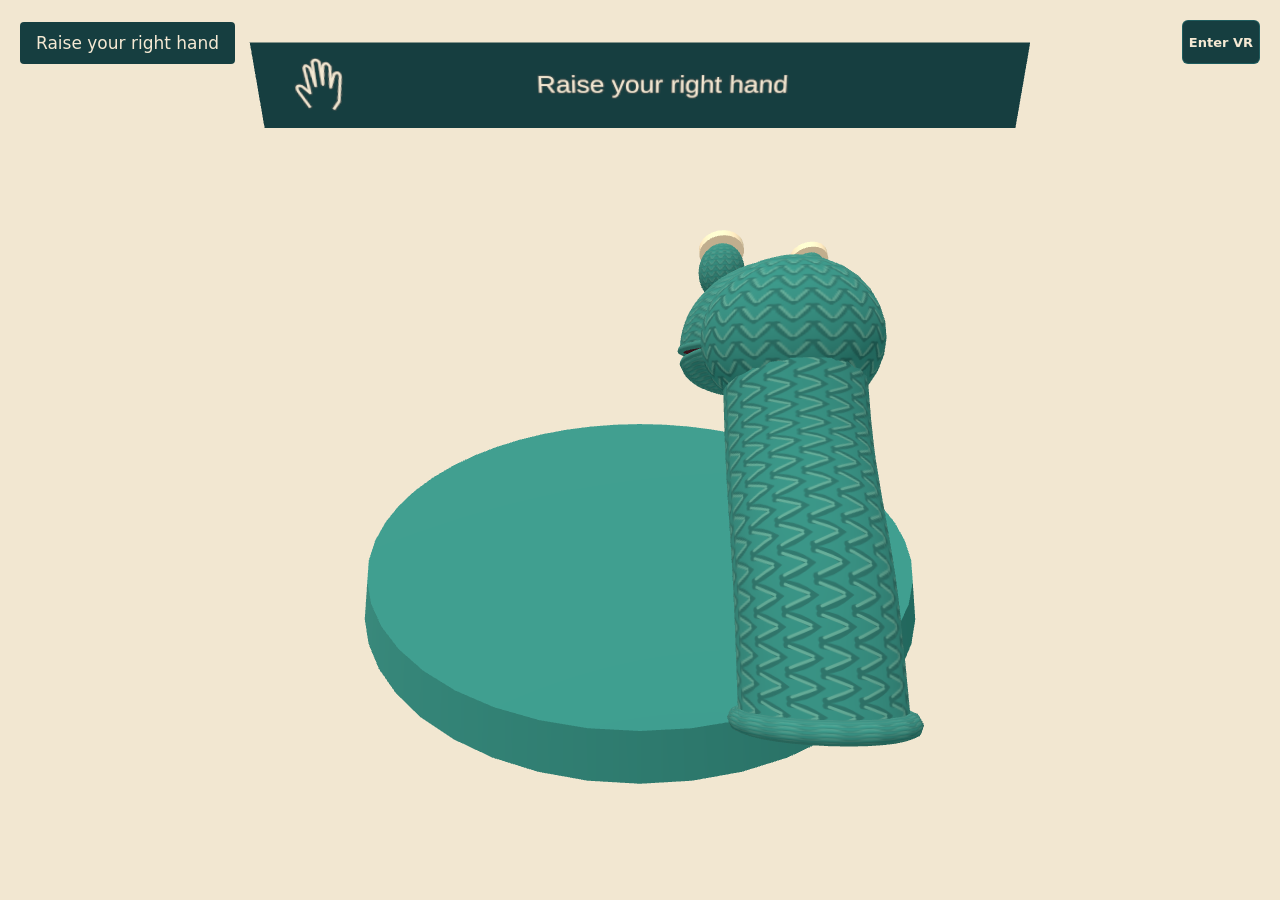
==== proto/index.html @ b0645b74 "手袋人形劇の試しの頁を proto に置いた（見た目に依らない部品・?emu=1&panel=1 でスマホでも試せる） Co-Authored-By: Claude Opus 5.5 <noreply" ====
<!doctype html>
<html lang="en">
  <head>
    <meta charset="utf-8" />
    <meta
      name="viewport"
      content="width=device-width, initial-scale=1, shrink-to-fit=no"
    />
    <link rel="icon" href="data:," />
    <title>Hand puppet stage</title>
    <script type="module" crossorigin src="./assets/index-IkT3U8eP.js"></script>
    <link rel="stylesheet" crossorigin href="./assets/index-D1yG2thA.css">
  </head>
  <body style="margin: 0">
    <div id="scene-container"></div>
    <div id="emu-help" hidden style="position:fixed;z-index:2147483000;left:12px;right:12px;top:12px;max-width:440px;margin:0 auto;box-sizing:border-box;padding:14px 16px;border-radius:14px;background:#fffaf0;color:#22201f;border:1px solid #2e8b8b;box-shadow:0 6px 24px rgba(0,0,0,.18);font:15px/1.45 system-ui,-apple-system,sans-serif">
      <b style="font-size:16px">Try it without a headset</b>
      <ol style="margin:8px 0 8px 20px;padding:0">
        <li>Tap <b>Enter VR</b> (top right).</li>
        <li>Tap <b>Raise hand</b>, then <b>Open hand</b> / <b>Close hand</b> to make the puppet talk.</li>
        <li><b>Pinch</b> or <b>Thumb swipe</b> = next line.</li>
      </ol>
      <p style="margin:0 0 6px"><b>Nothing is sent or saved. No account. Free.</b></p>
      <p lang="ja" style="margin:0 0 10px;font-size:14px">はじめに右上の Enter VR → Raise hand → Open hand / Close hand。送信・保存・課金はありません。</p>
      <button type="button" id="emu-help-ok" style="font:inherit;font-weight:700;padding:10px 18px;min-height:44px;border-radius:10px;border:0;background:#2e8b8b;color:#fff">Got it</button>
    </div>
    <script>
      (function () {
        try {
          if (!new URLSearchParams(location.search).has('emu')) return;
          var box = document.getElementById('emu-help');
          box.hidden = false;
          document.getElementById('emu-help-ok').addEventListener('click', function () { box.hidden = true; });
        } catch (e) {}
      })();
    </script>
  </body>
</html>
---- proto/assets/index-D1yG2thA.css ----
:root{font-family:system-ui,sans-serif;color:#163e40;background:#f5e9d3}*{box-sizing:border-box}html,body,#scene-container{margin:0;width:100%;height:100%;overflow:hidden}#scene-container{position:fixed;inset:0}canvas{display:block}#guide-caption{position:fixed;top:22px;left:20px;right:145px;z-index:10001;width:fit-content;max-width:calc(100vw - 165px);padding:11px 16px;border-radius:4px;background:#163e40;color:#f5e9d3;font-size:clamp(11px,2.5vw,17px);white-space:normal;pointer-events:none}#emulator-panel{position:fixed;bottom:16px;left:16px;z-index:10001;width:286px;max-width:calc(100vw - 32px);padding:14px;border:1px solid #2e8b8b55;border-radius:12px;color:#163e40;background:#f5e9d3f5;font:12px/1.4 system-ui,sans-serif;box-shadow:0 4px 24px #163e4014}#emulator-panel p{margin:0 0 7px}#emulator-panel p:first-of-type{font-size:15px;font-weight:650}#emulator-panel fieldset{border:0;margin:10px 0 0;padding:0;display:grid;grid-template-columns:repeat(3,minmax(0,1fr));gap:7px}button{font-family:inherit;touch-action:manipulation}#emulator-panel button,#session-button{min-height:44px;padding:8px 6px;border:1px solid #2e8b8b66;border-radius:6px;font-size:13px;font-weight:600;color:#163e40;background:#fffaf0;cursor:pointer}#emulator-panel button:hover{background:#e3ede1}button:focus-visible,input:focus-visible{outline:3px solid #2e8b8b;outline-offset:2px}#emulator-panel button:disabled{opacity:.45;cursor:default}#emulator-panel button[data-action=raise]{color:#f5e9d3;background:#246f70}#emulator-panel label{grid-column:1 / -1;display:flex;align-items:center;gap:8px;min-height:44px}#emulator-panel input{flex:1;width:0;min-width:40px;height:44px;accent-color:#2e8b8b}#emulator-panel output{min-width:30px}#emulator-panel [role=status]{display:block;overflow-wrap:anywhere}#session-button{position:fixed;top:20px;right:20px;z-index:10002;background:#163e40;color:#f5e9d3}#session-status{position:fixed;top:70px;right:20px;max-width:320px;background:#f5e9d3;z-index:10002;font-size:12px}@media(max-width:600px){#guide-caption{top:80px;left:12px;right:12px;max-width:calc(100vw - 24px);font-size:11px;padding:10px}#emulator-panel{left:12px;bottom:12px;width:calc(100vw - 24px);max-width:none;padding:12px}#session-button{top:16px;right:12px}}@media(max-width:600px){#emulator-panel p{margin-bottom:3px}#emulator-panel fieldset{gap:4px;margin-top:4px}#emulator-panel button{padding:6px;font-size:12px}}
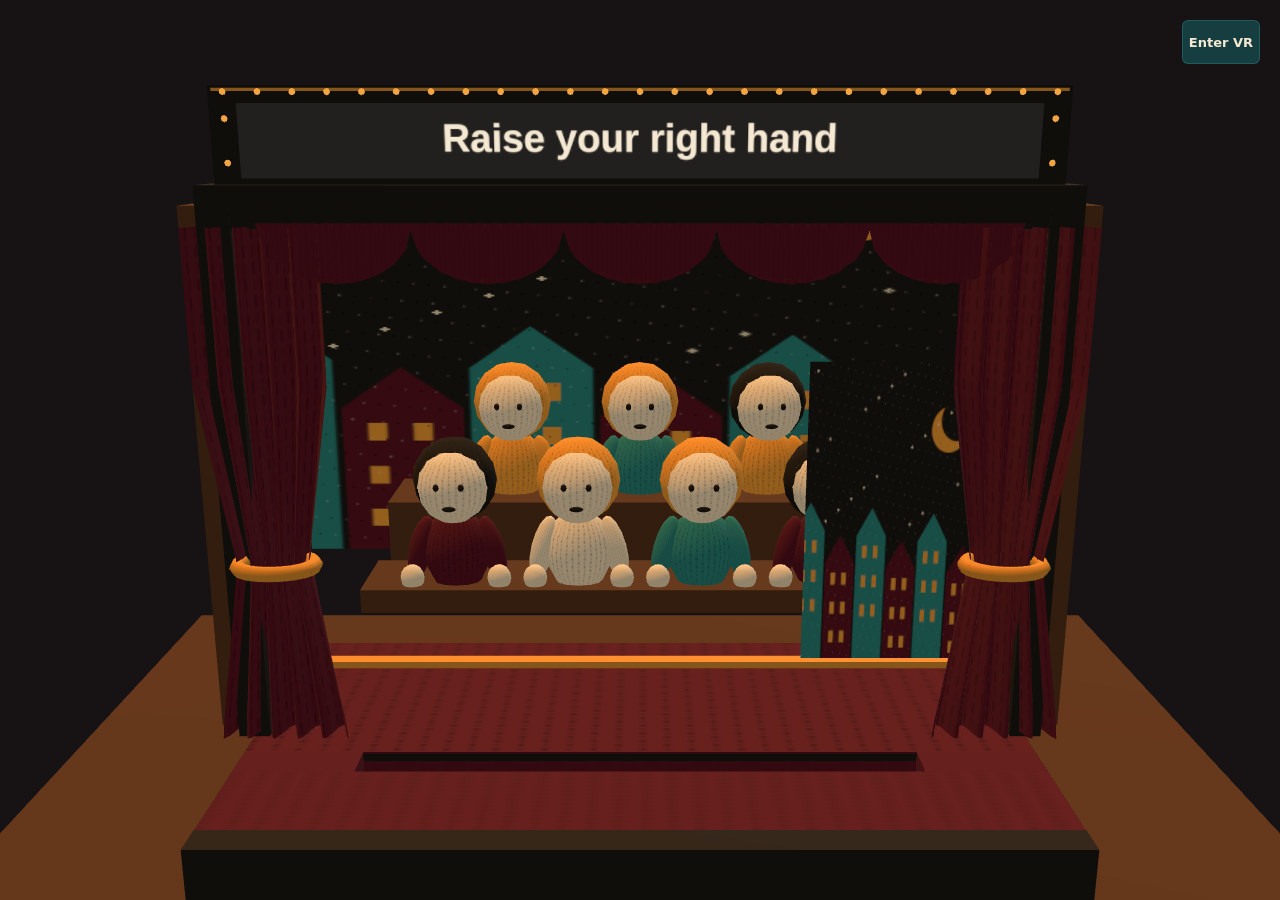
==== commit 9b90eb60: "試しの頁を舞台 A（卓上の小劇場・額縁と幕・電光の看板・観客 7 体・書き割り 3 枚）の build に替えた Co-Authored-By: Claude Opus 5.5 <noreply@an" ====
--- a/proto/index.html
+++ b/proto/index.html
@@ -8,20 +8,22 @@
     />
     <link rel="icon" href="data:," />
     <title>Hand puppet stage</title>
-    <script type="module" crossorigin src="./assets/index-IkT3U8eP.js"></script>
-    <link rel="stylesheet" crossorigin href="./assets/index-D1yG2thA.css">
+    <script type="module" crossorigin src="./assets/index--DuqwwUw.js"></script>
+    <link rel="modulepreload" crossorigin href="./assets/light-system-CnsandVm.js">
+    <link rel="stylesheet" crossorigin href="./assets/index-C_cUFOG0.css">
   </head>
   <body style="margin: 0">
     <div id="scene-container"></div>
+    <!-- Shown only with ?emu (desktop / phone trial). Judges on a headset never see it. -->
     <div id="emu-help" hidden style="position:fixed;z-index:2147483000;left:12px;right:12px;top:12px;max-width:440px;margin:0 auto;box-sizing:border-box;padding:14px 16px;border-radius:14px;background:#fffaf0;color:#22201f;border:1px solid #2e8b8b;box-shadow:0 6px 24px rgba(0,0,0,.18);font:15px/1.45 system-ui,-apple-system,sans-serif">
       <b style="font-size:16px">Try it without a headset</b>
       <ol style="margin:8px 0 8px 20px;padding:0">
-        <li>Tap <b>Enter VR</b> (top right).</li>
+        <li>Tap <b>Got it</b> below, then <b>Enter VR</b> (top right).</li>
         <li>Tap <b>Raise hand</b>, then <b>Open hand</b> / <b>Close hand</b> to make the puppet talk.</li>
         <li><b>Pinch</b> or <b>Thumb swipe</b> = next line.</li>
       </ol>
       <p style="margin:0 0 6px"><b>Nothing is sent or saved. No account. Free.</b></p>
-      <p lang="ja" style="margin:0 0 10px;font-size:14px">はじめに右上の Enter VR → Raise hand → Open hand / Close hand。送信・保存・課金はありません。</p>
+      <p lang="ja" style="margin:0 0 10px;font-size:14px">下の Got it を押してから、右上の Enter VR → Raise hand → Open hand / Close hand。送信・保存・課金はありません。</p>
       <button type="button" id="emu-help-ok" style="font:inherit;font-weight:700;padding:10px 18px;min-height:44px;border-radius:10px;border:0;background:#2e8b8b;color:#fff">Got it</button>
     </div>
     <script>
--- a/proto/assets/index-C_cUFOG0.css
+++ b/proto/assets/index-C_cUFOG0.css
@@ -0,0 +1 @@
+:root{font-family:system-ui,sans-serif;color:#163e40;background:#f5e9d3}*{box-sizing:border-box}html,body,#scene-container{margin:0;width:100%;height:100%;overflow:hidden}#scene-container{position:fixed;inset:0}canvas{display:block}#guide-caption{position:fixed;top:22px;left:20px;right:145px;z-index:10001;width:fit-content;max-width:calc(100vw - 165px);padding:11px 16px;border-radius:4px;background:#163e40;color:#f5e9d3;font-size:clamp(11px,2.5vw,17px);white-space:normal;pointer-events:none}#emulator-panel{position:fixed;bottom:16px;left:16px;z-index:10001;width:286px;max-width:calc(100vw - 32px);padding:14px;border:1px solid #2e8b8b55;border-radius:12px;color:#163e40;background:#f5e9d3f5;font:12px/1.4 system-ui,sans-serif;box-shadow:0 4px 24px #163e4014}#emulator-panel p{margin:0 0 7px}#emulator-panel p:first-of-type{font-size:15px;font-weight:650}#emulator-panel fieldset{border:0;margin:10px 0 0;padding:0;display:grid;grid-template-columns:repeat(3,minmax(0,1fr));gap:7px}button{font-family:inherit;touch-action:manipulation}#emulator-panel button,#session-button{min-height:44px;padding:8px 6px;border:1px solid #2e8b8b66;border-radius:6px;font-size:13px;font-weight:600;color:#163e40;background:#fffaf0;cursor:pointer}#emulator-panel button:hover{background:#e3ede1}button:focus-visible,input:focus-visible{outline:3px solid #2e8b8b;outline-offset:2px}#emulator-panel button:disabled{opacity:.45;cursor:default}#emulator-panel button[data-action=raise]{color:#f5e9d3;background:#246f70}#emulator-panel label{grid-column:1 / -1;display:flex;align-items:center;gap:8px;min-height:44px}#emulator-panel input{flex:1;width:0;min-width:40px;height:44px;accent-color:#2e8b8b}#emulator-panel output{min-width:30px}#emulator-panel [role=status]{display:block;overflow-wrap:anywhere}#session-button{position:fixed;top:20px;right:20px;z-index:10002;background:#163e40;color:#f5e9d3}#session-status{position:fixed;top:70px;right:20px;max-width:320px;background:#f5e9d3;z-index:10002;font-size:12px}@media(max-width:600px){#guide-caption{top:80px;left:12px;right:12px;max-width:calc(100vw - 24px);font-size:11px;padding:10px}#emulator-panel{left:12px;bottom:12px;width:calc(100vw - 24px);max-width:none;padding:12px}#session-button{top:16px;right:12px}}@media(max-width:600px){#emulator-panel p{margin-bottom:3px}#emulator-panel fieldset{gap:4px;margin-top:4px}#emulator-panel button{padding:6px;font-size:12px}}#guide-caption{position:absolute;width:1px;height:1px;padding:0;margin:-1px;overflow:hidden;clip-path:inset(50%);white-space:nowrap;border:0}:root{background:#171315}#emulator-panel{width:242px;padding:9px;font-size:11px;opacity:.96}#emulator-panel p:first-of-type{font-size:13px}#emulator-panel fieldset{gap:4px;margin-top:4px}#emulator-panel button{font-size:11px}@media(max-width:600px){#emulator-panel{width:calc(100vw - 24px)}}
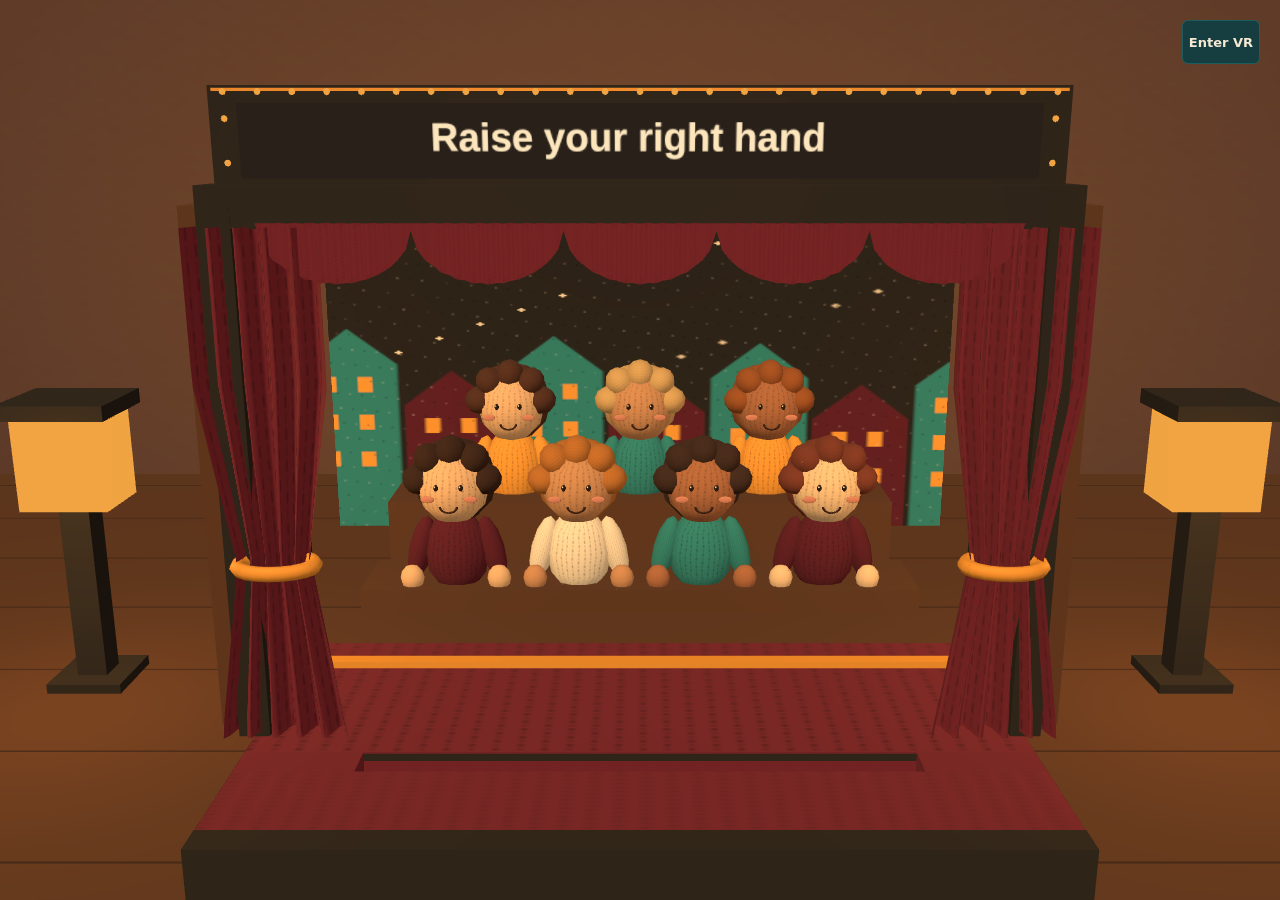
==== commit 1b1557d4: "試しの頁を暖かい部屋と観客・看板の 1/7・座り方への強さの版に替えた Co-Authored-By: Claude Opus 5.5 <noreply@anthropic.com>" ====
--- a/proto/index.html
+++ b/proto/index.html
@@ -8,8 +8,8 @@
     />
     <link rel="icon" href="data:," />
     <title>Hand puppet stage</title>
-    <script type="module" crossorigin src="./assets/index--DuqwwUw.js"></script>
-    <link rel="modulepreload" crossorigin href="./assets/light-system-CnsandVm.js">
+    <script type="module" crossorigin src="./assets/index-D1MUBO2R.js"></script>
+    <link rel="modulepreload" crossorigin href="./assets/light-system-BFcDHq5J.js">
     <link rel="stylesheet" crossorigin href="./assets/index-C_cUFOG0.css">
   </head>
   <body style="margin: 0">
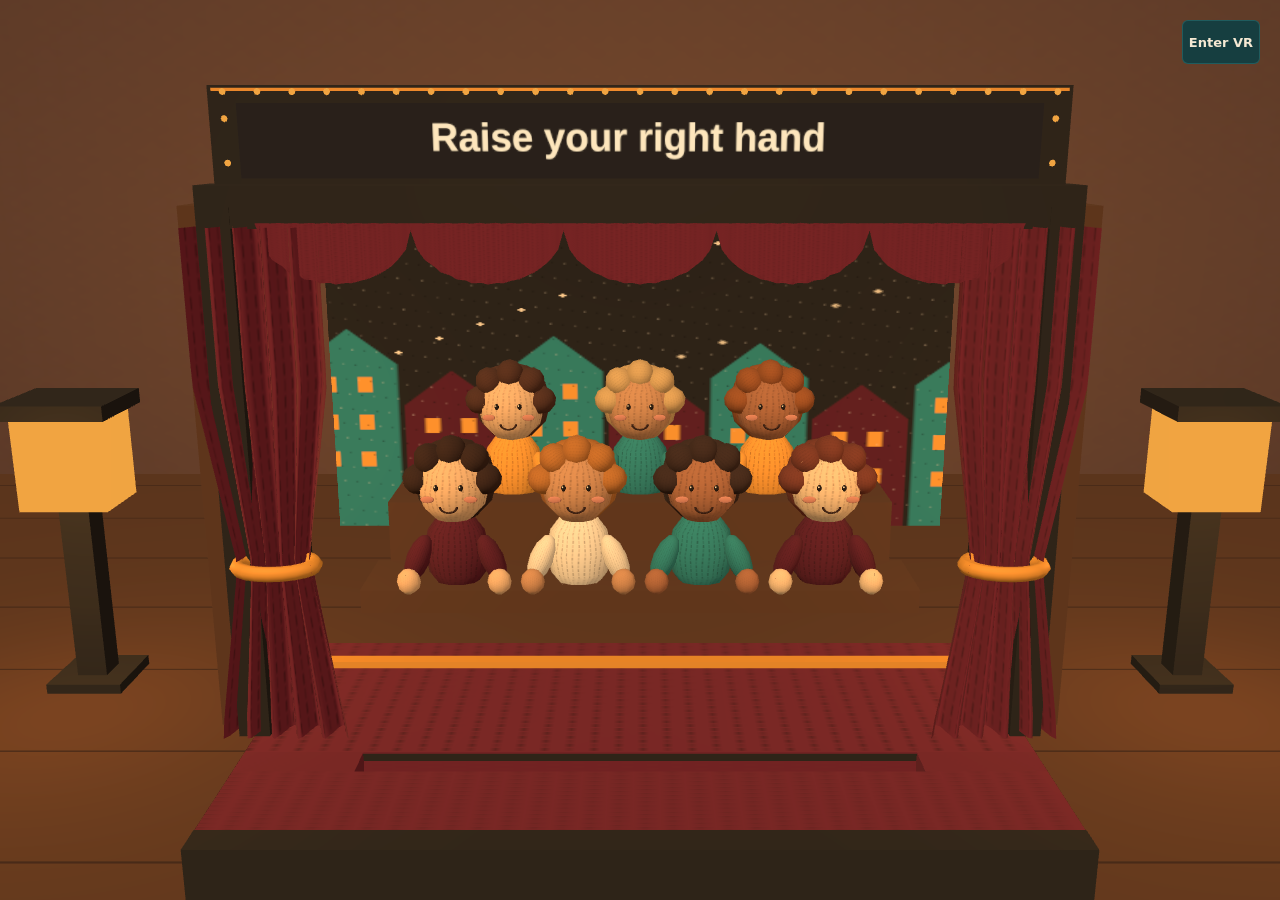
==== commit a2876d1f: "試しの頁を Hands Take Stage の合わせた版に替えた（録った芝居をリンクで渡す・看板と観客の見た目の仕上げ・?fps=1 の速さの表示・審査員の道でエミュレータの部品を読み込まない） C" ====
--- a/proto/index.html
+++ b/proto/index.html
@@ -7,10 +7,11 @@
       content="width=device-width, initial-scale=1, shrink-to-fit=no"
     />
     <link rel="icon" href="data:," />
-    <title>Hand puppet stage</title>
-    <script type="module" crossorigin src="./assets/index-D1MUBO2R.js"></script>
-    <link rel="modulepreload" crossorigin href="./assets/light-system-BFcDHq5J.js">
-    <link rel="stylesheet" crossorigin href="./assets/index-C_cUFOG0.css">
+    <title>Hands Take Stage</title>
+    <script type="module" crossorigin src="./assets/index-rhd61vpW.js"></script>
+    <link rel="modulepreload" crossorigin href="./assets/light-system-9k9XGguP.js">
+    <link rel="modulepreload" crossorigin href="./assets/voice-Bz9hyRVQ.js">
+    <link rel="stylesheet" crossorigin href="./assets/index-DBB0fzsH.css">
   </head>
   <body style="margin: 0">
     <div id="scene-container"></div>
--- a/proto/assets/index-DBB0fzsH.css
+++ b/proto/assets/index-DBB0fzsH.css
@@ -0,0 +1 @@
+#take-share{position:fixed;z-index:10003;left:50%;bottom:max(16px,env(safe-area-inset-bottom));transform:translate(-50%);width:max-content;max-width:calc(100vw - 24px);box-sizing:border-box;padding:12px 16px;border-radius:14px;background:#fff5e5;color:#29201a;text-align:center;font:14px/1.4 system-ui,sans-serif}#take-share[hidden]{display:none}#take-share button{min-height:52px;padding:12px 24px;border:0;border-radius:10px;background:#163e40;color:#fff5e5;font:700 18px/1.3 system-ui,sans-serif;cursor:pointer}#take-share button:disabled{opacity:.6}#take-share p{margin:8px 0 0;max-width:660px}#take-share .share-status:empty{display:none}#take-share textarea{width:100%;box-sizing:border-box;margin-top:8px}@media(max-width:600px){#take-share{width:calc(100vw - 24px)}#take-share p{font-size:12px}#watch-show{width:100%}}:root{font-family:system-ui,sans-serif;color:#163e40;background:#f5e9d3}*{box-sizing:border-box}html,body,#scene-container{margin:0;width:100%;height:100%;overflow:hidden}#scene-container{position:fixed;inset:0}canvas{display:block}#guide-caption{position:fixed;top:22px;left:20px;right:145px;z-index:10001;width:fit-content;max-width:calc(100vw - 165px);padding:11px 16px;border-radius:4px;background:#163e40;color:#f5e9d3;font-size:clamp(11px,2.5vw,17px);white-space:normal;pointer-events:none}#emulator-panel{position:fixed;bottom:16px;left:16px;z-index:10001;width:286px;max-width:calc(100vw - 32px);padding:14px;border:1px solid #2e8b8b55;border-radius:12px;color:#163e40;background:#f5e9d3f5;font:12px/1.4 system-ui,sans-serif;box-shadow:0 4px 24px #163e4014}#emulator-panel p{margin:0 0 7px}#emulator-panel p:first-of-type{font-size:15px;font-weight:650}#emulator-panel fieldset{border:0;margin:10px 0 0;padding:0;display:grid;grid-template-columns:repeat(3,minmax(0,1fr));gap:7px}button{font-family:inherit;touch-action:manipulation}#emulator-panel button,#session-button{min-height:44px;padding:8px 6px;border:1px solid #2e8b8b66;border-radius:6px;font-size:13px;font-weight:600;color:#163e40;background:#fffaf0;cursor:pointer}#emulator-panel button:hover{background:#e3ede1}button:focus-visible,input:focus-visible{outline:3px solid #2e8b8b;outline-offset:2px}#emulator-panel button:disabled{opacity:.45;cursor:default}#emulator-panel button[data-action=raise]{color:#f5e9d3;background:#246f70}#emulator-panel label{grid-column:1 / -1;display:flex;align-items:center;gap:8px;min-height:44px}#emulator-panel input{flex:1;width:0;min-width:40px;height:44px;accent-color:#2e8b8b}#emulator-panel output{min-width:30px}#emulator-panel [role=status]{display:block;overflow-wrap:anywhere}#session-button{position:fixed;top:20px;right:20px;z-index:10002;background:#163e40;color:#f5e9d3}#session-status{position:fixed;top:70px;right:20px;max-width:320px;background:#f5e9d3;z-index:10002;font-size:12px}@media(max-width:600px){#guide-caption{top:80px;left:12px;right:12px;max-width:calc(100vw - 24px);font-size:11px;padding:10px}#emulator-panel{left:12px;bottom:12px;width:calc(100vw - 24px);max-width:none;padding:12px}#session-button{top:16px;right:12px}}@media(max-width:600px){#emulator-panel p{margin-bottom:3px}#emulator-panel fieldset{gap:4px;margin-top:4px}#emulator-panel button{padding:6px;font-size:12px}}#guide-caption{position:absolute;width:1px;height:1px;padding:0;margin:-1px;overflow:hidden;clip-path:inset(50%);white-space:nowrap;border:0}:root{background:#171315}#emulator-panel{width:242px;padding:9px;font-size:11px;opacity:.96}#emulator-panel p:first-of-type{font-size:13px}#emulator-panel fieldset{gap:4px;margin-top:4px}#emulator-panel button{font-size:11px}@media(max-width:600px){#emulator-panel{width:calc(100vw - 24px)}}
